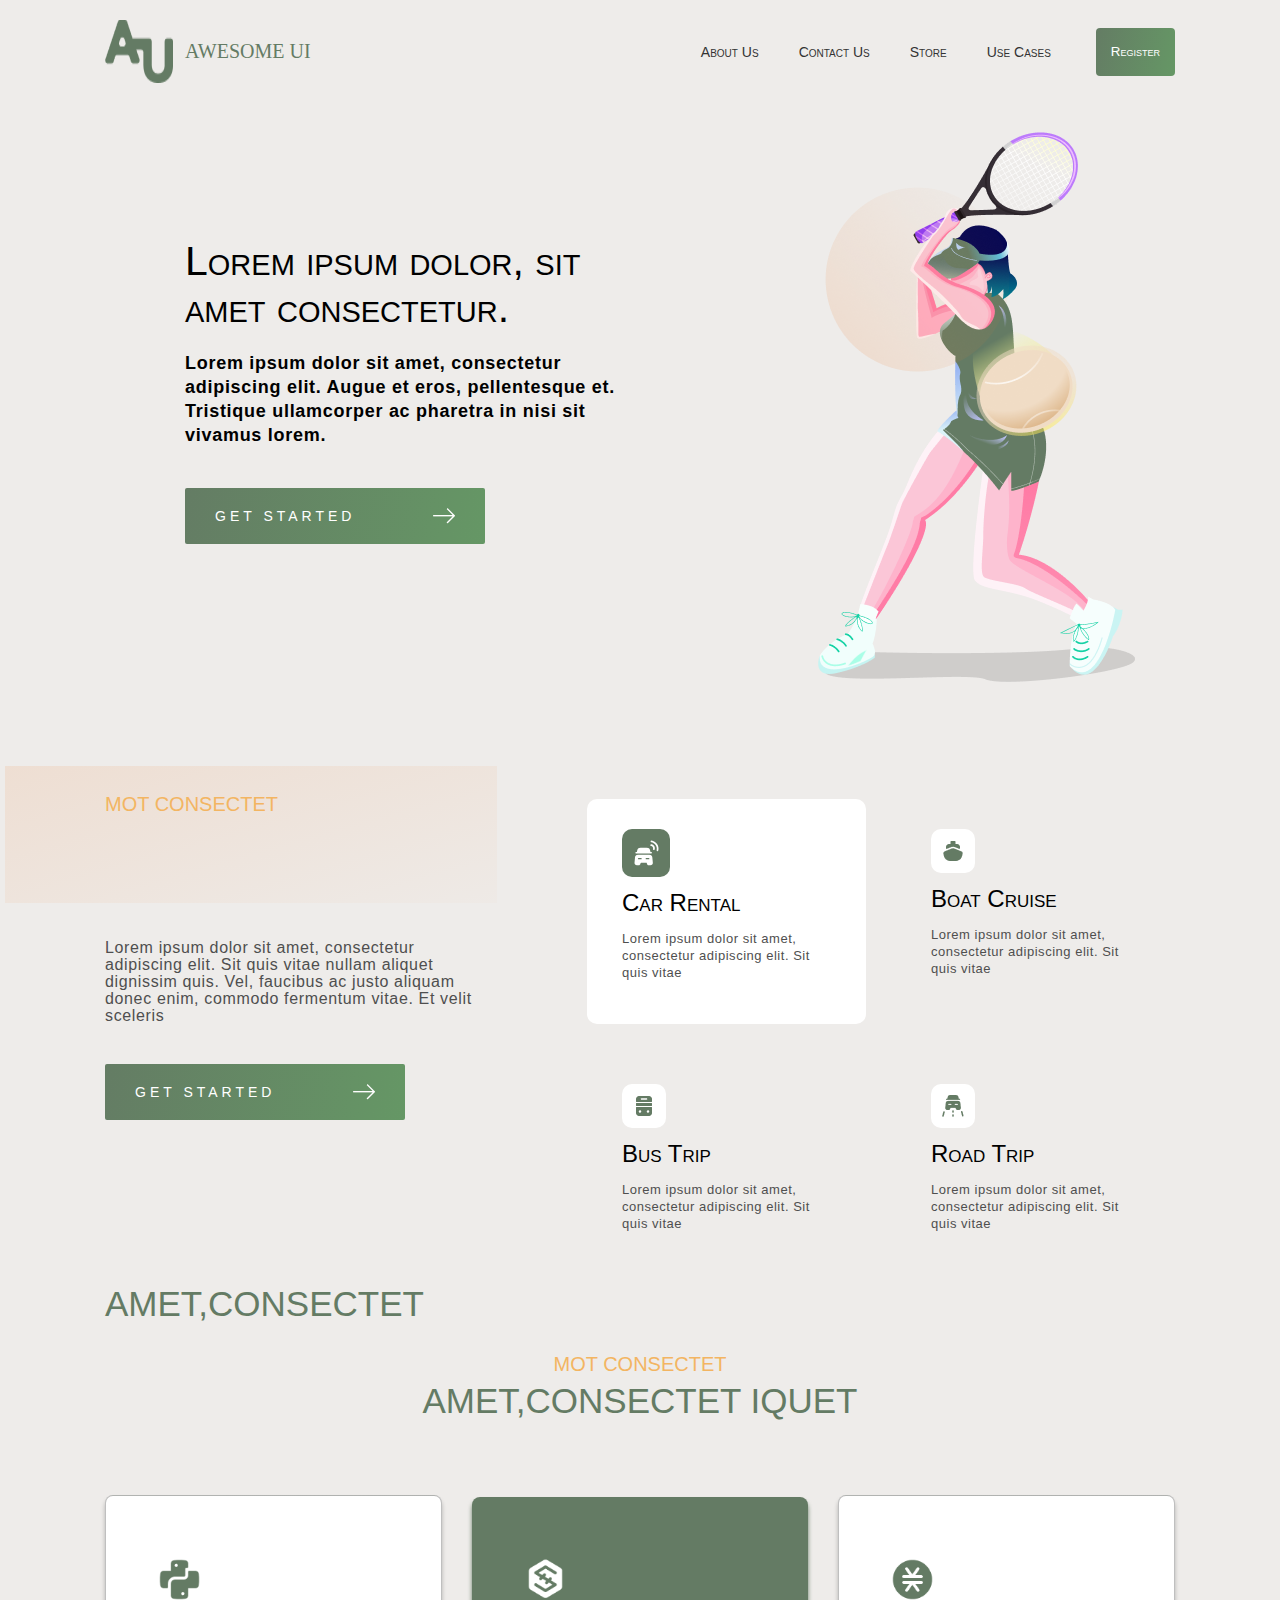
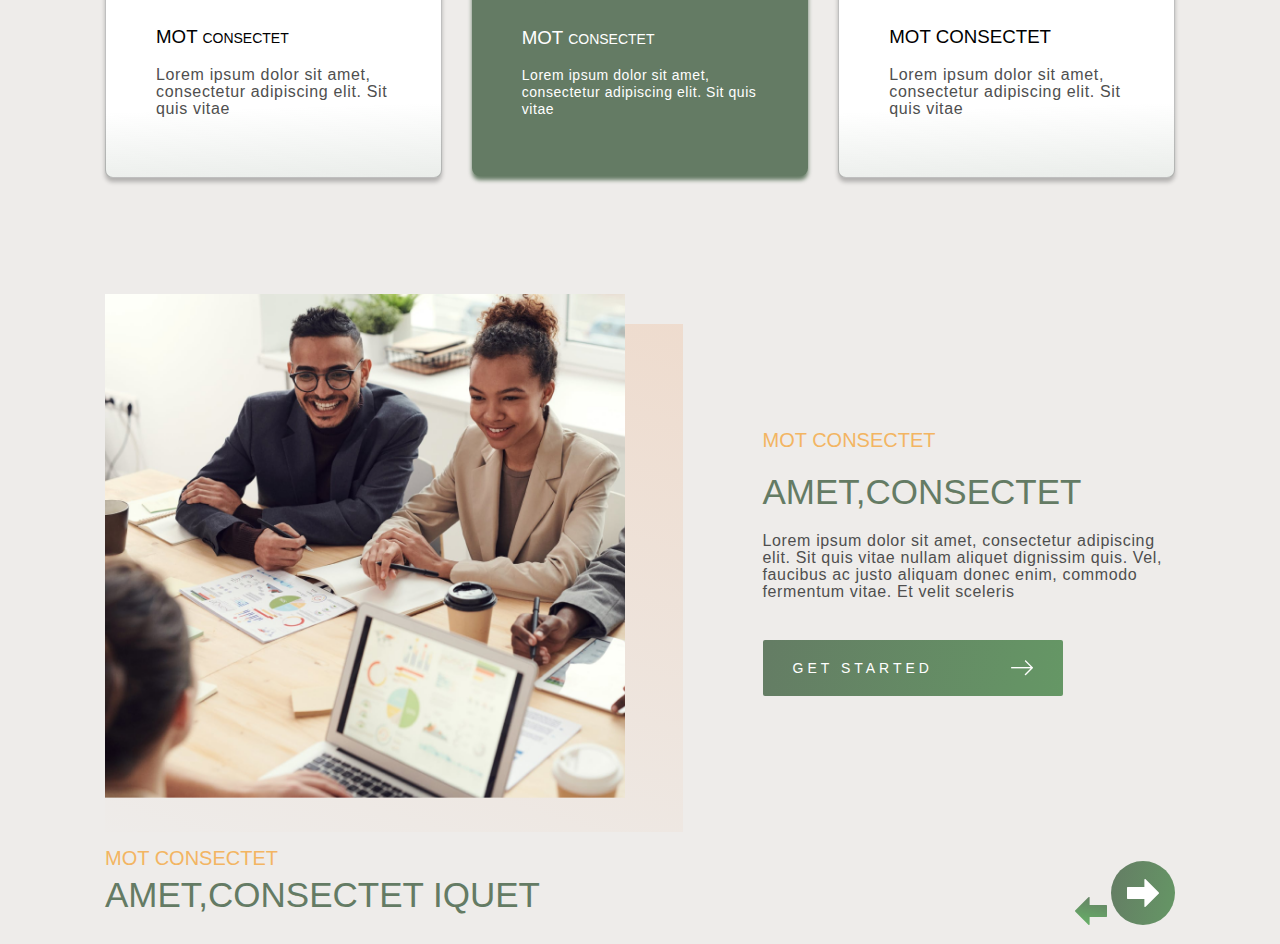
==== index.html @ 1875e19f "index changed" ====
<!DOCTYPE html>
<html lang="en">
  <head>
    <meta charset="UTF-8" />
    <meta http-equiv="X-UA-Compatible" content="IE=edge" />
    <meta name="viewport" content="width=device-width, initial-scale=1.0" />
    <title>Figma</title>
    <link rel="stylesheet" href="frigma.css" />
  </head>
  <body>
    <header class="main-header">
      <div class="header-section">
        <div class="header-left">
          <div class="header-logo">
            <img class="logo" src="figma foto/A U.png" alt="logo" />
            <p class="logo-title">Awesome Ui</p>
          </div>
        </div>
        <div class="header-right">
          <li class="header-categories">
            <ul class="header-category">
              About Us
            </ul>
            <ul class="header-category">
              Contact Us
            </ul>
            <ul class="header-category">
              Store
            </ul>
            <ul class="header-category">
              Use Cases
            </ul>
          </li>
          <button class="header-button">Register</button>
        </div>
      </div>
    </header>

    <main class="main-section">
      <div class="container-1">
        <div class="container-1-info">
          <h1 class="title">Lorem ipsum dolor, sit amet consectetur.</h1>
          <p class="about-title">
            Lorem ipsum dolor sit amet, consectetur adipiscing elit. Augue et
            eros, pellentesque et. Tristique ullamcorper ac pharetra in nisi sit
            vivamus lorem.
          </p>
          <button class="button-1">
            Get Started <img src="/figma foto/Vector.png" />
          </button>
        </div>
        <div class="image-girl">
          <img class="tenis-girl" src="figma foto/Group 2574.png" />
        </div>
      </div>
      <div class="container-2">
        <div class="container-2-main">
          <div class="container-2-info">
            <h2 class="title-2">Mot Consectet</h2>
            <p class="about-title-2">
              Lorem ipsum dolor sit amet, consectetur adipiscing elit. Sit quis
              vitae nullam aliquet dignissim quis. Vel, faucibus ac justo
              aliquam donec enim, commodo fermentum vitae. Et velit sceleris
            </p>
            <button class="button-2">
              Get started <img src="/figma foto/Vector.png" />
            </button>
          </div>
          <div class="container-2-trip">
            <div class="car-trip">
              <img class="trip-icon-car" src="figma foto/smart-car.svg" />
              <h2 class="trip-name">Car Rental</h2>
              <p class="about-trip">
                Lorem ipsum dolor sit amet, consectetur adipiscing elit. Sit
                quis vitae
              </p>
            </div>
            <div class="ship-trip">
              <img class="trip-icon" src="figma foto/ship.png" />
              <h2 class="trip-name">Boat Cruise</h2>
              <p class="about-trip">
                Lorem ipsum dolor sit amet, consectetur adipiscing elit. Sit
                quis vitae
              </p>
            </div>
            <div class="bus-trip">
              <img class="trip-icon" src="figma foto/bus.png" />
              <h2 class="trip-name">Bus Trip</h2>
              <p class="about-trip">
                Lorem ipsum dolor sit amet, consectetur adipiscing elit. Sit
                quis vitae
              </p>
            </div>
            <div class="train-trip">
              <img class="trip-icon" src="figma foto/driving.png" />
              <h2 class="trip-name">Road Trip</h2>
              <p class="about-trip">
                Lorem ipsum dolor sit amet, consectetur adipiscing elit. Sit
                quis vitae
              </p>
            </div>
          </div>
        </div>
        <div class="container-2-bottom-left">
          <h2 class="bottom-2-title">Amet,Consectet</h2>
        </div>
        <div class="container-2-bottom">
          <h3 class="bottom-title">Mot Consectet</h3>
          <h2 class="bottom-2-title">Amet,Consectet Iquet</h2>
        </div>
      </div>
      <div class="container-3">
        <div class="container-3section">
          <img
            class="container-3-icon"
            src="figma foto/python.png"
            alt="icon-python"
          />
          <h3 class="first-word">
            MOT <span class="second-word">Consectet</span>
          </h3>
          <p class="about-3">
            Lorem ipsum dolor sit amet, consectetur adipiscing elit. Sit quis
            vitae
          </p>
        </div>
        <div class="container-3section-middle">
          <img
            class="container-3-icon"
            src="figma foto/iost-(iost).png"
            alt="icon-python"
          />
          <h3 class="first-word">
            MOT <span class="second-word">Consectet</span>
          </h3>
          <p class="about-3-middle">
            Lorem ipsum dolor sit amet, consectetur adipiscing elit. Sit quis
            vitae
          </p>
        </div>
        <div class="container-3section">
          <img
            class="container-3-icon"
            src="figma foto/stacks-(stx).png"
            alt="icon-python"
          />
          <h3 class="title-3">MOT Consectet</h3>
          <p class="about-3">
            Lorem ipsum dolor sit amet, consectetur adipiscing elit. Sit quis
            vitae
          </p>
        </div>
      </div>
      <div class="container-4">
        <div class="image-container-4">
          <div class="left-foto">
            <img
              class="two-human"
              src="figma foto/pexels-photo-3184338 1.png"
            />
          </div>
          <div class="image-background"></div>
        </div>
        <div class="info-container-4">
          <h2 class="title-4">Mot Consectet</h2>
          <div class="title-amet">Amet,Consectet</div>
          <p class="about-4">
            Lorem ipsum dolor sit amet, consectetur adipiscing elit. Sit quis
            vitae nullam aliquet dignissim quis. Vel, faucibus ac justo aliquam
            donec enim, commodo fermentum vitae. Et velit sceleris
          </p>
          <button class="button-2">
            Get started <img src="/figma foto/Vector.png" />
          </button>
        </div>
      </div>
      <div class="container-5">
        <div class="container-5-left">
          <h3 class="bottom-title">Mot Consectet</h3>
          <h2 class="bottom-5-title">Amet,Consectet Iquet</h2>
        </div>
        <div class="container-5-right">
          <img class="vector-left" src="figma foto/Vector (1).png" />
          <img
            class="vector-right"
            src="figma foto/straight-right-arrow 1.png"
          />
        </div>
      </div>
    </main>
  </body>
</html>
---- frigma.css ----
*,
*::before,
*::after {
  box-sizing: border-box;
}
body {
  margin: 0;
  background-color: rgb(238, 236, 234);
}
.main-header,
.main-section {
  background-color: rgb(238, 236, 234);
  max-width: 1270px;
  margin-left: auto;
  margin-right: auto;
  padding-left: 100px;
  padding-right: 100px;
  /* display: flex;
  flex-wrap: wrap;
  gap: 50px; */

  font-family: Arial, Helvetica, sans-serif;
}

.header-section {
  width: 100%;
  margin-left: auto;
  margin-right: auto;

  padding-top: 20px;
  display: flex;
  justify-content: space-between;
  align-items: center;
}

.header-logo {
  display: flex;
}

.header-left {
  display: flex;
}

.header-right {
  display: flex;
  gap: 45px;
}

.header-categories {
  display: flex;
  flex-wrap: wrap;
  justify-content: flex-end;
  list-style-type: none;
  padding-left: 0;
}

.header-category {
  font-size: 14px;
  line-height: 20px;
  font-weight: 500;
  color: #333333;
  font-variant: small-caps;
}

.logo-title {
  color: #647b64;
  font-weight: 500;
  font-size: 20px;
  font-family: "Avenir Next";
  text-transform: uppercase;
  padding-left: 12px;
}

.header-button {
  background: linear-gradient(102.3deg, #647b64 -4.62%, #66ac66 178.22%),
    linear-gradient(102.3deg, #0bb1e3 -4.62%, #0f2976 178.22%), #0e70af;
  border-radius: 4px;
  border: none;
  color: white;
  font-variant: small-caps;

  padding: 10px 15px;
}

.container-1,
.container-2,
.container-3,
.container-4,
.container-5 {
  width: 100%;
  margin-left: auto;
  margin-right: auto;
  padding-top: 15px;
  display: flex;
  align-items: center;
  justify-content: space-between;
}

.container-1 {
  padding-left: 80px;
  padding-right: 40px;
  margin-bottom: 50px;
}

.image-girl {
  display: flex;
}

.tenis-girl {
  width: 100%;
  height: 100%;
}

.container-1-info,
.container-2-info,
.info-container-4 {
  display: flex;
  flex-wrap: wrap;
  flex-direction: column;
  gap: 20px;
  width: 50%;
}

.title {
  font-size: 41px;
  font-variant: small-caps;
  font-weight: 500;
  margin: 0;
}

.about-title {
  font-size: 18px;

  line-height: 132%;
  font-weight: bold;
  letter-spacing: 0.04em;
  margin: 0px;
  font-style: bold;
}

.button-1,
.button-2 {
  background: linear-gradient(102.3deg, #647b64 -4.62%, #66ac66 178.22%);
  border-radius: 2px;
  border: none;
  color: white;
  text-transform: uppercase;
  font-size: 14px;
  letter-spacing: 4px;
  margin-top: 20px;

  padding: 20px 30px;
  width: 300px;
  display: flex;
  justify-content: space-between;
}

.container-2 {
  display: flex;
  flex-direction: column;
}

.container-2-main {
  display: flex;
  justify-content: space-between;
  gap: 90px;
}

.container-2-info {
  width: 40%;
}

.container-2-trip {
  margin-top: 50px;
  width: 60%;
  display: grid;
  grid-template-columns: 1fr 1fr;
  grid-template-rows: 1fr 1fr;
  gap: 30px;
}

.about-trip {
  width: 200px;
  font-size: 13px;
  line-height: 17px;
  color: #4f4f4f;

  letter-spacing: 0.04em;
}
.about-title-2,
.about-3,
.about-4 {
  font-size: 16px;
  line-height: 17px;
  color: #4f4f4f;

  letter-spacing: 0.04em;

  margin: 0;
}
.about-3-middle {
  font-size: 14px;
  line-height: 17px;
  color: white;

  letter-spacing: 0.04em;

  margin: 0;
}

.trip-name {
  font-variant: small-caps;
  font-weight: 500;
  margin-top: 8px;
  margin-bottom: 8px;
}

.trip-icon,
.trip-icon-car {
  background-color: white;
  padding: 10px 10px;
  border-radius: 10px;
}

.trip-icon-car {
  background-color: rgb(100, 123, 100);
}

.car-trip {
  background-color: white;
  padding: 30px 35px;
  border-radius: 10px;
}

.ship-trip,
.bus-trip,
.train-trip {
  background-color: none;
  padding: 30px 35px;
  border-radius: 10px;
}

.title-2 {
  color: #f3b562;
  text-transform: uppercase;
  font-weight: 500;
  font-size: 20px;
  line-height: 17px;

  background: linear-gradient(
    164.26deg,
    rgba(239, 128, 49, 0) -335.51%,
    rgba(239, 128, 49, 0.15) -20.24%,
    rgba(239, 128, 49, 0) 119.45%
  );
  padding: 90px 100px;
  padding-top: 30px;
  margin-left: -100px;
}

.bottom-2-title,
.bottom-5-title {
  color: #647b64;
  font-weight: 500;
  font-size: 35px;
  margin-top: 5px;

  text-transform: uppercase;
  display: flex;
  justify-content: flex-start;
}

.bottom-title,
.title-4 {
  font-weight: 500;
  font-size: 20px;
  color: #f3b562;

  text-transform: uppercase;
  margin: 0;
}
.container-2-bottom-left {
  width: 100%;
  display: flex;
}
.container-2-bottom {
  width: 100%;
  display: flex;
  flex-direction: column;
  align-items: center;
}

.container-3 {
  margin-top: 30px;
  gap: 30px;
}

.container-3section {
  width: 33%;
  background: linear-gradient(
      358.27deg,
      rgba(100, 123, 100, 0.77) -118.86%,
      rgba(100, 123, 100, 0) 25.62%,
      rgba(100, 123, 100, 0) 98.53%
    ),
    #ffffff;
  box-shadow: 0px 4px 4px rgba(0, 0, 0, 0.25);
  border: 1px solid rgba(0, 0, 0, 0.25);

  padding: 60px 50px;
  border-radius: 8px;
}
.container-3section-middle {
  width: 33%;
  background-color: #647b64;
  box-shadow: 0px 4px 4px #647b64;
  border: none;
  padding: 58px 50px;
  border-radius: 8px;
  color: white;
}

.first-word {
  font-weight: 500;
}
.second-word {
  font-weight: 500;
  font-size: 14px;
  text-transform: uppercase;
}

.title-3 {
  text-transform: uppercase;
  font-weight: 500;
}

.container-3-icon {
  width: 20%;
}

.title-amet {
  color: #647b64;
  font-weight: 500;
  font-size: 35px;

  text-transform: uppercase;
}
.image-container-4 {
  width: 70%;
}

.container-4 {
  gap: 80px;
}

.info-container-4 {
  margin-top: 100px;
}

.left-foto {
  margin-top: 131px;
  width: 100%;
  background: linear-gradient(
    197.92deg,
    rgba(239, 128, 49, 0) -227.37%,
    rgba(239, 128, 49, 0.15) 1.58%,
    rgba(239, 128, 49, 0) 103.02%
  );
}
.two-human {
  width: 90%;
  height: 90%;
  margin-top: -30px;
  margin-bottom: 30px;
  object-fit: cover;
}

.vector-right {
  background: linear-gradient(102.3deg, #647b64 -4.62%, #66ac66 178.22%);
  padding: 10px 10px;
  border-radius: 50px;
}
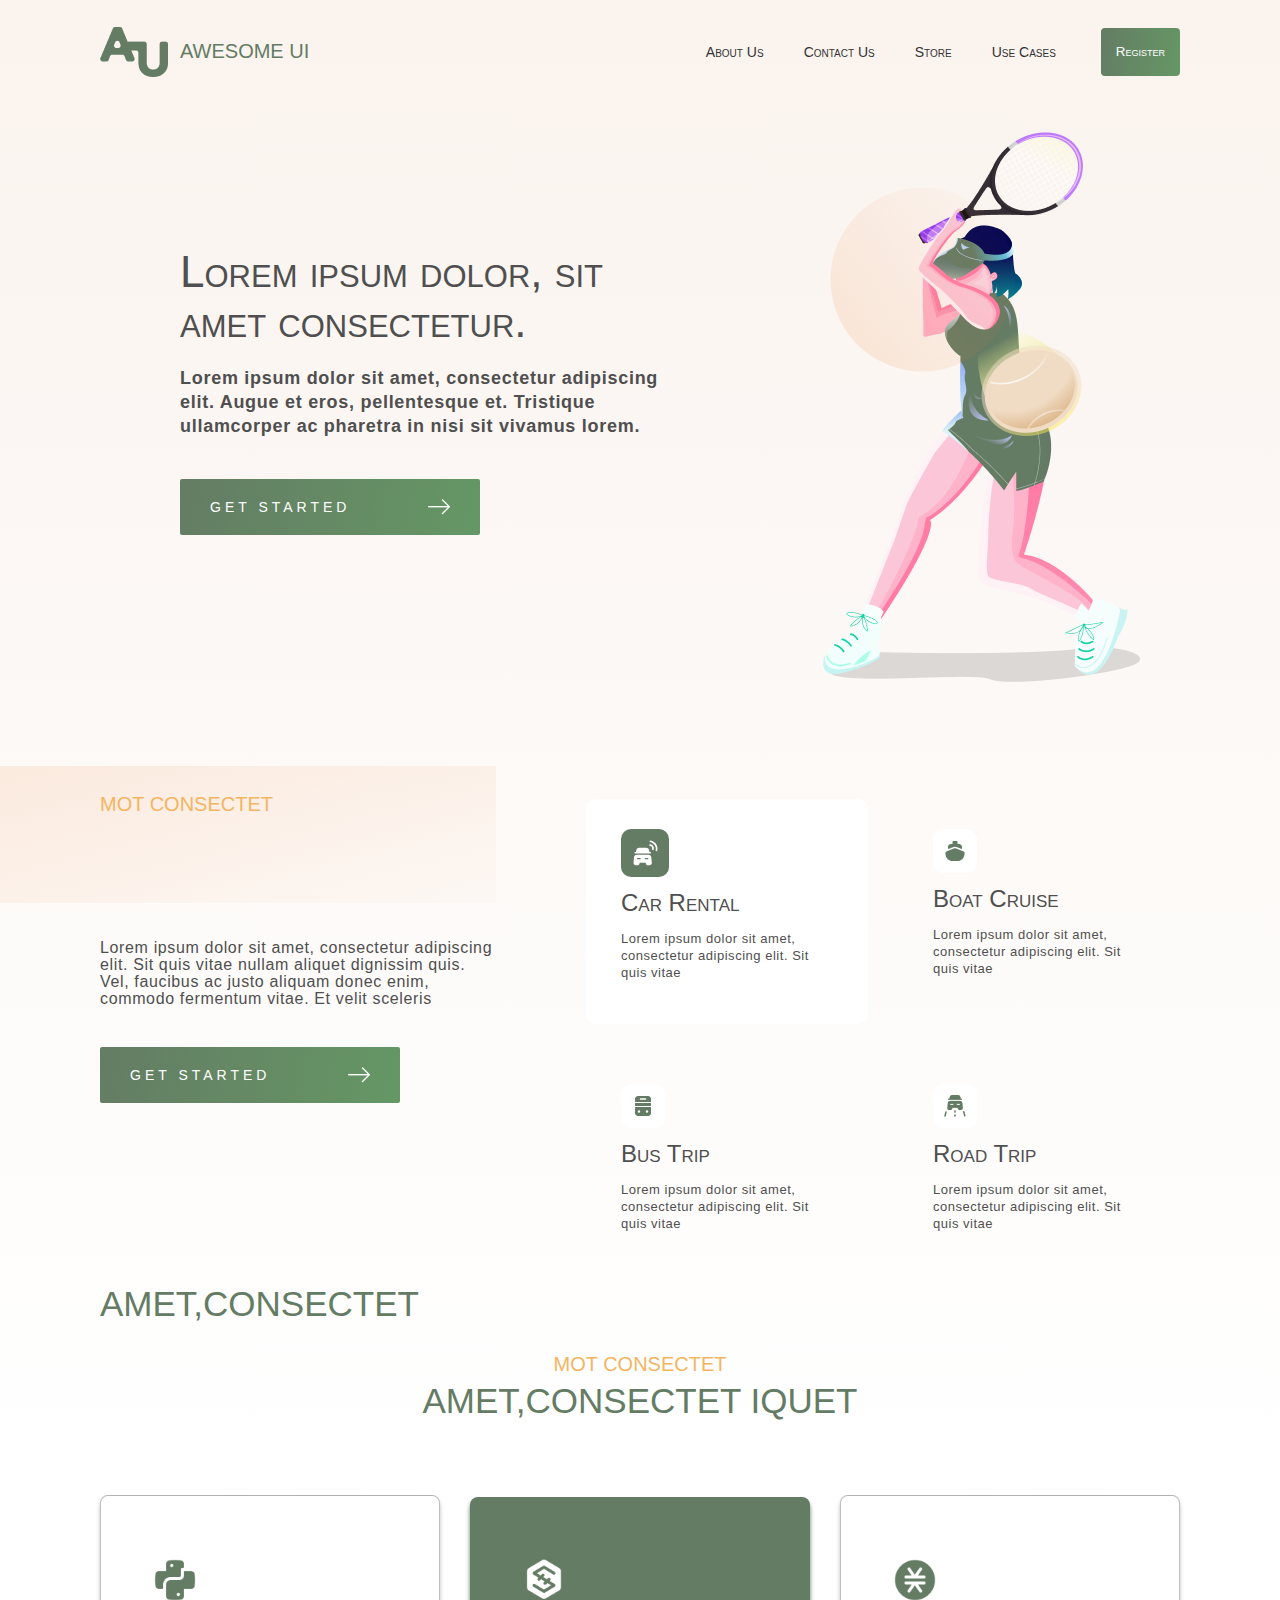
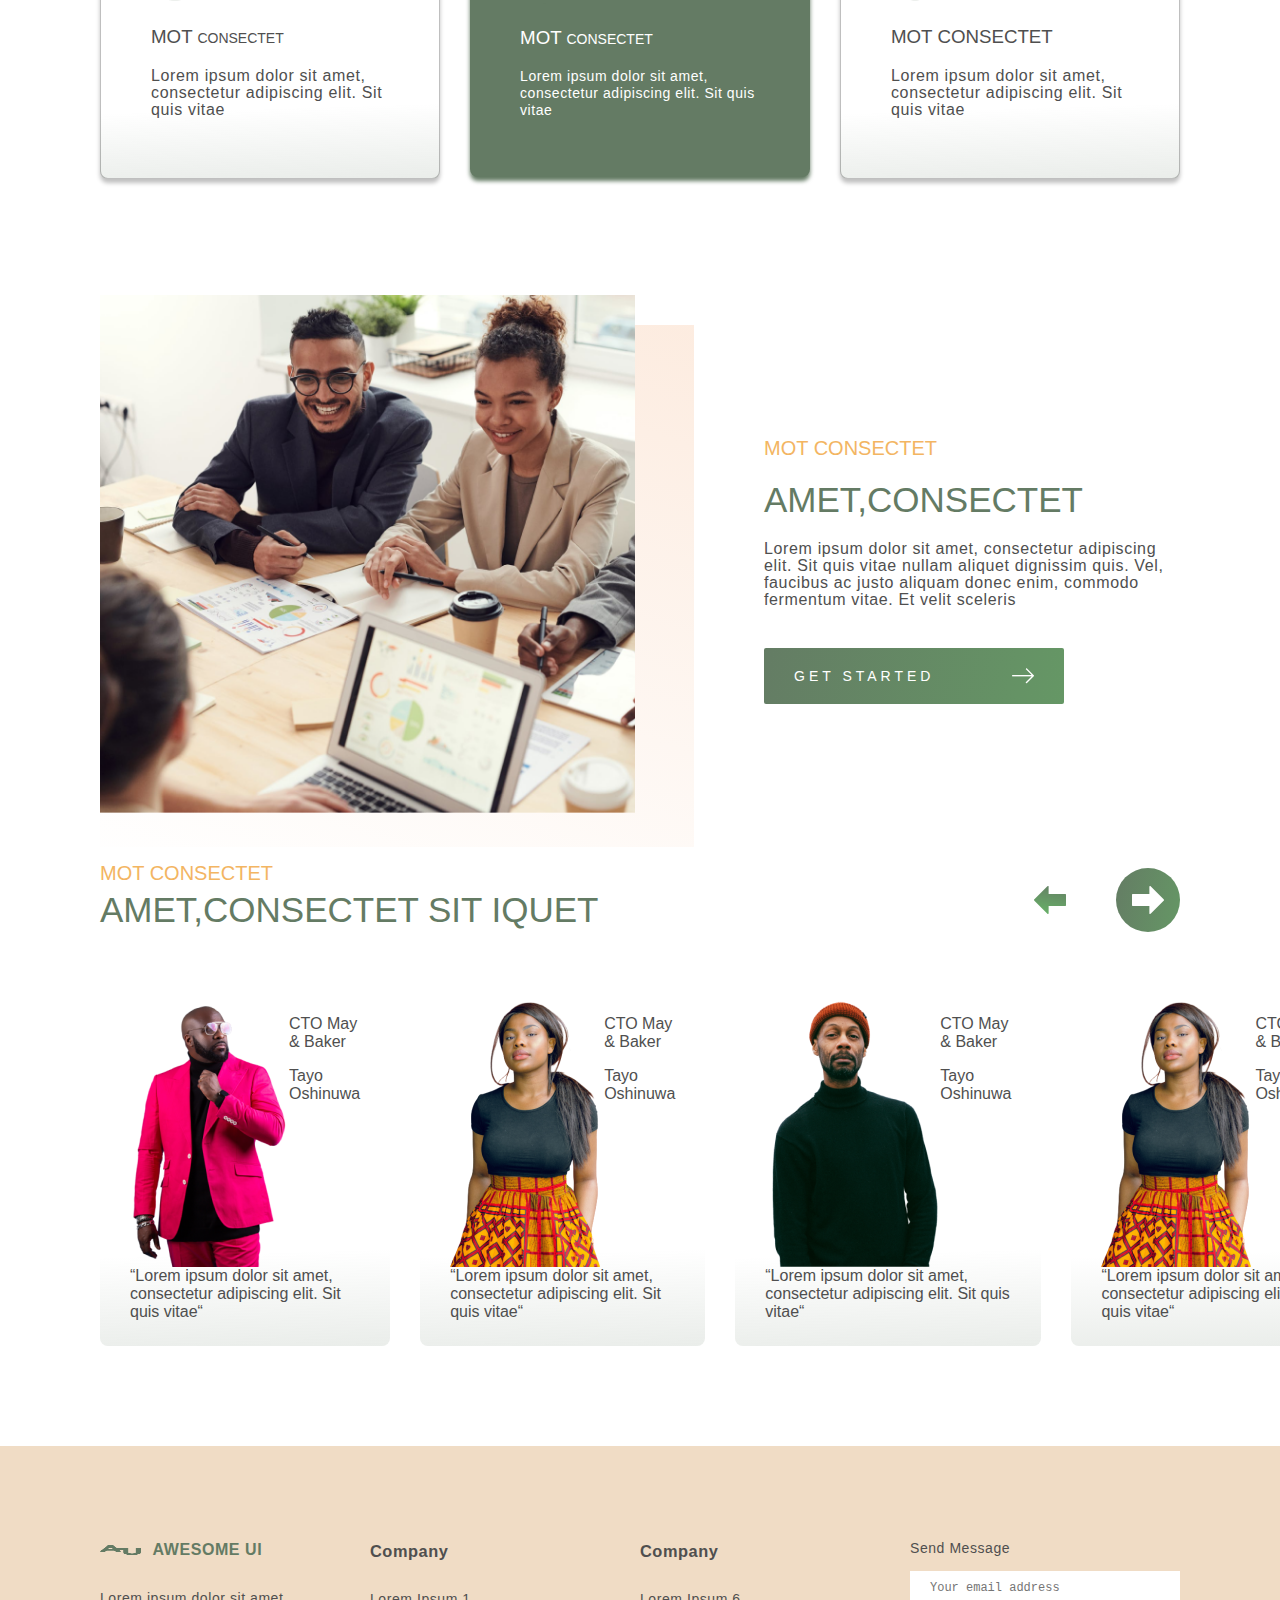
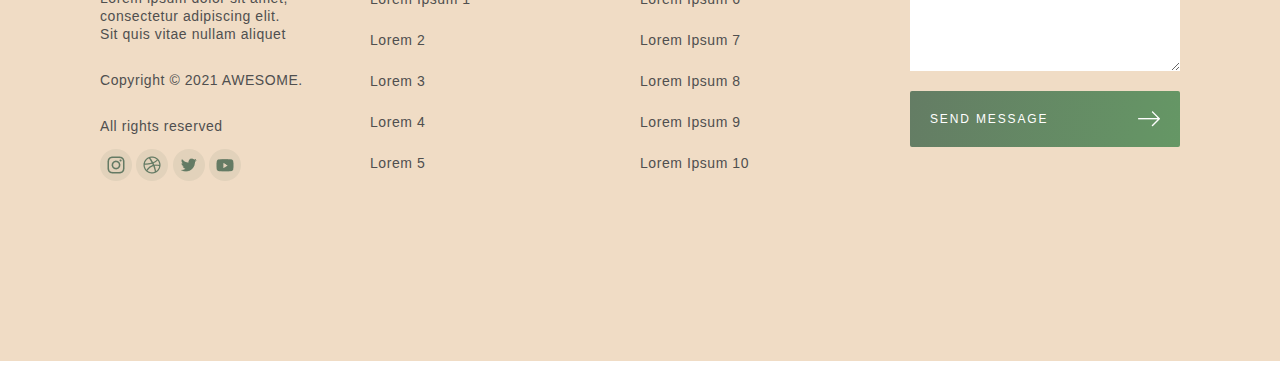
==== commit fd1b46fe: "destop design footer and main" ====
--- a/index.html
+++ b/index.html
@@ -177,7 +177,7 @@
       <div class="container-5">
         <div class="container-5-left">
           <h3 class="bottom-title">Mot Consectet</h3>
-          <h2 class="bottom-5-title">Amet,Consectet Iquet</h2>
+          <h2 class="bottom-5-title">Amet,Consectet Sit Iquet</h2>
         </div>
         <div class="container-5-right">
           <img class="vector-left" src="figma foto/Vector (1).png" />
@@ -188,5 +188,127 @@
         </div>
       </div>
     </main>
+
+    <div class="container-6">
+      <div class="human-container">
+        <div class="personal-info">
+          <img src="figma foto/r.png" />
+          <div>
+            <p class="work">CTO May & Baker</p>
+            <p class="name">Tayo Oshinuwa</p>
+          </div>
+        </div>
+
+        <div class="about-human">
+          “Lorem ipsum dolor sit amet, consectetur adipiscing elit. Sit quis
+          vitae“
+        </div>
+      </div>
+      <div class="human-container">
+        <div class="personal-info">
+          <img
+            src="figma foto/leon-ell-f6HbVnGtNnY-unsplash-removebg-preview 1.png"
+          />
+          <div>
+            <p class="work">CTO May & Baker</p>
+            <p class="name">Tayo Oshinuwa</p>
+          </div>
+        </div>
+
+        <div class="about-human">
+          “Lorem ipsum dolor sit amet, consectetur adipiscing elit. Sit quis
+          vitae“
+        </div>
+      </div>
+      <div class="human-container">
+        <div class="personal-info">
+          <img
+            src="figma foto/philip-martin-D6MmPV6SHqg-unsplash-removebg-preview 1.png"
+          />
+          <div>
+            <p class="work">CTO May & Baker</p>
+            <p class="name">Tayo Oshinuwa</p>
+          </div>
+        </div>
+
+        <div class="about-human">
+          “Lorem ipsum dolor sit amet, consectetur adipiscing elit. Sit quis
+          vitae“
+        </div>
+      </div>
+      <div class="human-container-hidden">
+        <div class="personal-info">
+          <img
+            src="figma foto/leon-ell-f6HbVnGtNnY-unsplash-removebg-preview 1.png"
+          />
+          <div>
+            <p class="work">CTO May & Baker</p>
+            <p class="name">Tayo Oshinuwa</p>
+          </div>
+        </div>
+
+        <div class="about-human">
+          “Lorem ipsum dolor sit amet, consectetur adipiscing elit. Sit quis
+          vitae“
+        </div>
+      </div>
+    </div>
+    <footer class="footer-container">
+      <div class="footer-section">
+        <div class="footer-logo">
+          <img class="logo-1" src="figma foto/A U.png" alt="logo" />
+          <p class="logo-title-footer">Awesome Ui</p>
+        </div>
+        <p class="about-logo-footer">
+          Lorem ipsum dolor sit amet, consectetur adipiscing elit. Sit quis
+          vitae nullam aliquet
+        </p>
+        <p class="copyright">Copyright © 2021 AWESOME.</p>
+        <p>All rights reserved</p>
+        <div class="social-media-section">
+          <img class="ig-logo" src="figma foto/Path.png" />
+          <img class="ig-background" src="figma foto/BG.png" />
+
+          <img src="figma foto/Dribbble.png" />
+          <img src="figma foto/Twitter.png" />
+          <img src="figma foto/Youtube.png" />
+        </div>
+      </div>
+      <div class="footer-section">
+        <h3 class="section-name">Company</h3>
+        <ul class="footer-section-list">
+          <li>Lorem Ipsum 1</li>
+          <li>Lorem 2</li>
+          <li>Lorem 3</li>
+          <li>Lorem 4</li>
+          <li>Lorem 5</li>
+        </ul>
+      </div>
+      <div class="footer-section">
+        <h3 class="section-name">Company</h3>
+        <ul class="footer-section-list">
+          <li>Lorem Ipsum 6</li>
+          <li>Lorem Ipsum 7</li>
+          <li>Lorem Ipsum 8</li>
+          <li>Lorem Ipsum 9</li>
+          <li>Lorem Ipsum 10</li>
+        </ul>
+      </div>
+      <div class="footer-section">
+        <p class="send">Send Message</p>
+        <!-- <input
+          class="footer-box"
+          type="text"
+          placeholder="Your email address"
+        /> -->
+        <textarea
+          class="footer-box"
+          placeholder="Your email address"
+        ></textarea>
+        <button class="button-footer">
+          Send Message <img src="/figma foto/Vector.png" />
+        </button>
+      </div>
+    </footer>
   </body>
 </html>
--- a/frigma.css
+++ b/frigma.css
@@ -5,27 +5,47 @@
 }
 body {
   margin: 0;
-  background-color: rgb(238, 236, 234);
+
+  background: linear-gradient(
+    0deg,
+    rgba(255, 255, 255, 1) 59%,
+    rgba(250, 243, 238, 1) 100%
+  );
 }
 .main-header,
 .main-section {
-  background-color: rgb(238, 236, 234);
-  max-width: 1270px;
+  max-width: 100%;
   margin-left: auto;
   margin-right: auto;
   padding-left: 100px;
   padding-right: 100px;
-  /* display: flex;
-  flex-wrap: wrap;
-  gap: 50px; */
 
   font-family: Arial, Helvetica, sans-serif;
-}
-
-.header-section {
-  width: 100%;
+  color: #4f4f4f;
+}
+.container-6,
+.footer-container {
+  max-width: 100%;
   margin-left: auto;
   margin-right: auto;
+  padding-left: 100px;
+  font-family: Arial, Helvetica, sans-serif;
+  color: #4f4f4f;
+}
+.footer-container {
+  padding-right: 100px;
+  font-family: Arial, Helvetica, sans-serif;
+  color: #4f4f4f;
+  font-size: 14px;
+  line-height: 18px;
+
+  letter-spacing: 0.04em;
+}
+
+.header-section {
+  width: 100%;
+  margin-left: auto;
+  margin-right: auto;
 
   padding-top: 20px;
   display: flex;
@@ -33,8 +53,10 @@
   align-items: center;
 }
 
-.header-logo {
-  display: flex;
+.header-logo,
+.footer-logo {
+  display: flex;
+  align-items: center;
 }
 
 .header-left {
@@ -62,13 +84,19 @@
   font-variant: small-caps;
 }
 
+.logo-title,
+.logo-title-footer {
+  color: #647b64;
+  font-weight: 500;
+  text-transform: uppercase;
+  padding-left: 12px;
+}
 .logo-title {
-  color: #647b64;
-  font-weight: 500;
   font-size: 20px;
-  font-family: "Avenir Next";
-  text-transform: uppercase;
-  padding-left: 12px;
+}
+.logo-title-footer {
+  font-size: 16px;
+  font-weight: bold;
 }
 
 .header-button {
@@ -86,7 +114,9 @@
 .container-2,
 .container-3,
 .container-4,
-.container-5 {
+.container-5,
+.container-6,
+.footer-container {
   width: 100%;
   margin-left: auto;
   margin-right: auto;
@@ -104,25 +134,22 @@
 
 .image-girl {
   display: flex;
-}
-
-.tenis-girl {
-  width: 100%;
-  height: 100%;
+  width: 100%;
+  justify-content: flex-end;
 }
 
 .container-1-info,
 .container-2-info,
 .info-container-4 {
+  width: 100%;
   display: flex;
   flex-wrap: wrap;
   flex-direction: column;
   gap: 20px;
-  width: 50%;
 }
 
 .title {
-  font-size: 41px;
+  font-size: 44px;
   font-variant: small-caps;
   font-weight: 500;
   margin: 0;
@@ -346,15 +373,13 @@
   text-transform: uppercase;
 }
 .image-container-4 {
-  width: 70%;
-}
-
-.container-4 {
-  gap: 80px;
+  width: 55%;
 }
 
 .info-container-4 {
+  width: 45%;
   margin-top: 100px;
+  padding-left: 70px;
 }
 
 .left-foto {
@@ -380,3 +405,110 @@
   padding: 10px 10px;
   border-radius: 50px;
 }
+
+.vector-left {
+  height: 30%;
+  padding-right: 50px;
+  justify-content: center;
+}
+
+.container-5-right {
+  display: flex;
+  flex-wrap: wrap;
+  align-items: center;
+  padding-bottom: 20px;
+}
+
+.container-6 {
+  column-gap: 30px;
+  overflow: hidden;
+  padding-bottom: 100px;
+}
+
+.human-container,
+.human-container-hidden {
+  width: 35%;
+  background: linear-gradient(
+      358.27deg,
+      rgba(100, 123, 100, 0.77) -118.86%,
+      rgba(100, 123, 100, 0) 25.62%,
+      rgba(100, 123, 100, 0) 98.53%
+    ),
+    #ffffff;
+
+  border-radius: 8px;
+  padding: 25px 30px;
+}
+.footer-container {
+  background-color: #f0dcc5;
+  margin-bottom: 5px;
+  margin-right: 5px;
+}
+
+.personal-info {
+  display: flex;
+}
+.footer-section {
+  width: 25%;
+  height: 500px;
+  padding-top: 6%;
+  padding-bottom: 6%;
+  display: flex;
+  flex-direction: column;
+  flex-wrap: wrap;
+  align-content: space-between;
+}
+
+.logo-1 {
+  width: 20%;
+  height: 20%;
+}
+
+.ig-background {
+  position: relative;
+}
+
+.ig-logo {
+  position: absolute;
+  margin-left: 7px;
+  margin-top: 7px;
+}
+
+.footer-section-list {
+  display: flex;
+  flex-direction: column;
+  justify-content: flex-start;
+  list-style-type: none;
+  padding-left: 0;
+  gap: 23px;
+}
+
+.about-logo-footer {
+  width: 70%;
+}
+
+.footer-box {
+  width: 100%;
+  height: 100px;
+  border: none;
+  font-size: 12px;
+  color: black;
+  padding: 10px 20px;
+}
+
+.button-footer {
+  background: linear-gradient(102.3deg, #647b64 -4.62%, #66ac66 178.22%);
+  border-radius: 2px;
+  border: none;
+  color: white;
+  text-transform: uppercase;
+  font-size: 12px;
+  line-height: 16px;
+  letter-spacing: 0.155em;
+  margin-top: 20px;
+
+  padding: 20px 20px;
+
+  display: flex;
+  justify-content: space-between;
+}
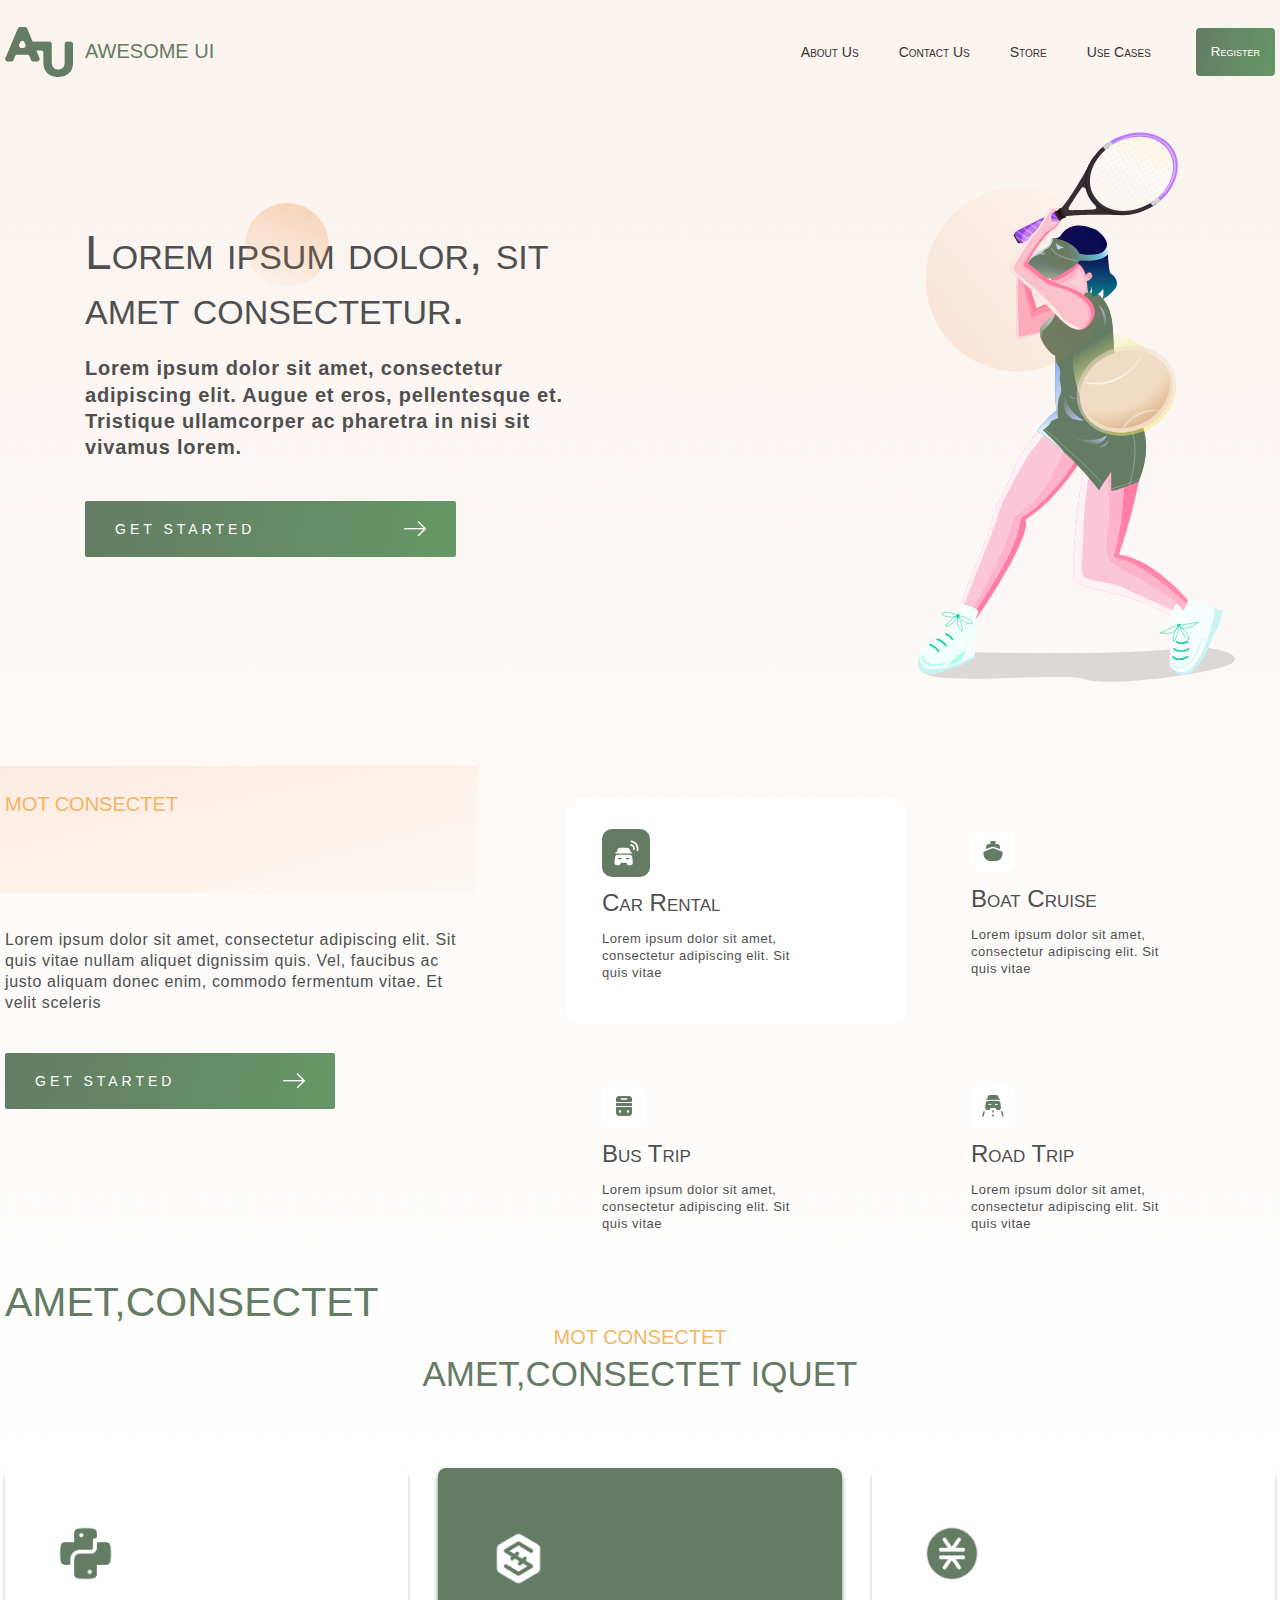
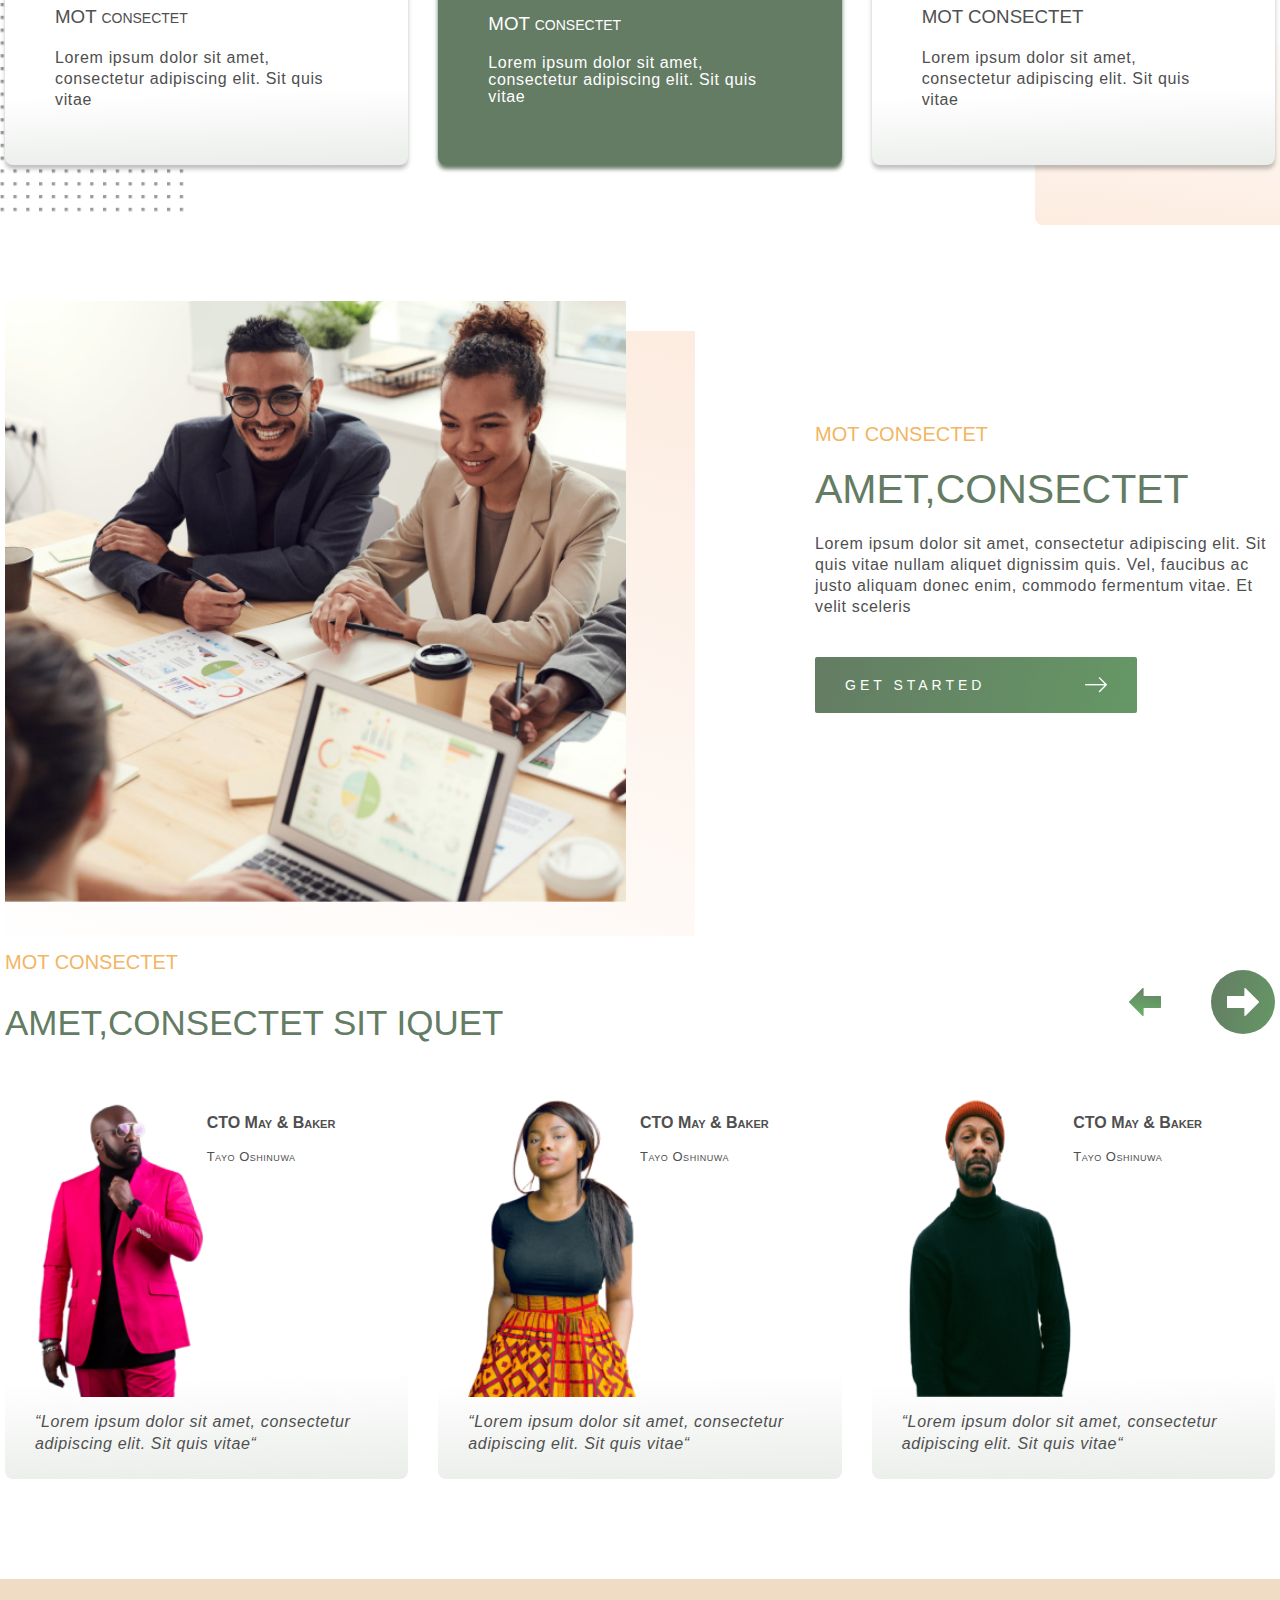
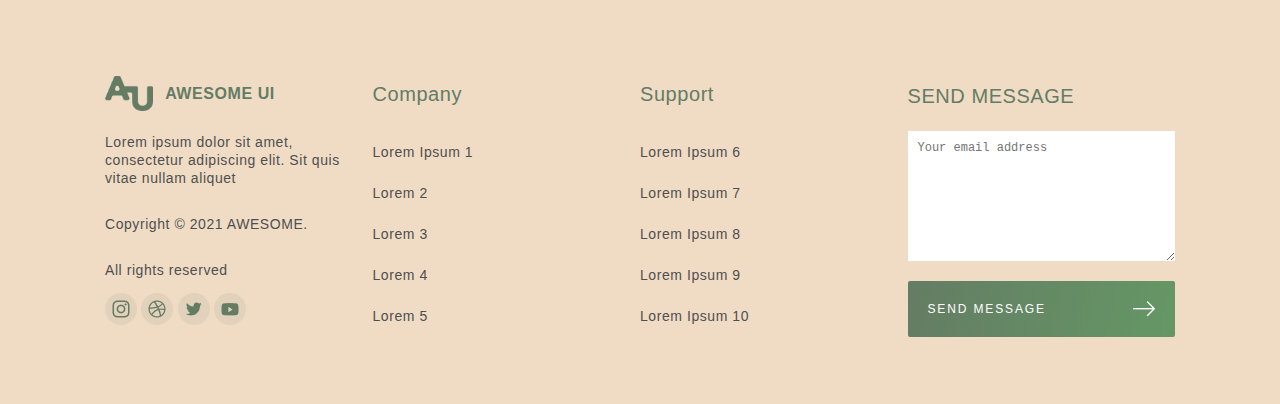
==== commit 61973b50: "checkpoint" ====
--- a/index.html
+++ b/index.html
@@ -8,307 +8,320 @@
     <link rel="stylesheet" href="frigma.css" />
   </head>
   <body>
-    <header class="main-header">
-      <div class="header-section">
-        <div class="header-left">
-          <div class="header-logo">
-            <img class="logo" src="figma foto/A U.png" alt="logo" />
-            <p class="logo-title">Awesome Ui</p>
-          </div>
-        </div>
-        <div class="header-right">
-          <li class="header-categories">
-            <ul class="header-category">
-              About Us
+    <div class="all-container">
+      <header class="main-header">
+        <div class="header-section">
+          <div class="header-left">
+            <div class="header-logo">
+              <img class="logo" src="figma foto/A U.png" alt="logo" />
+              <p class="logo-title">Awesome Ui</p>
+            </div>
+          </div>
+          <div class="header-right">
+            <li class="header-categories">
+              <ul class="header-category">
+                About Us
+              </ul>
+              <ul class="header-category">
+                Contact Us
+              </ul>
+              <ul class="header-category">
+                Store
+              </ul>
+              <ul class="header-category">
+                Use Cases
+              </ul>
+            </li>
+            <button class="header-button">Register</button>
+          </div>
+        </div>
+      </header>
+
+      <main class="main-section">
+        <div class="container-1">
+          <img class="container-image-2" src="/figma foto/Ellipse 119.svg" />
+          <div class="container-1-main">
+            <div class="container-1-info">
+              <img
+                class="container-image-1"
+                src="/figma foto/Ellipse 116.svg"
+              />
+              <h1 class="title">Lorem ipsum dolor, sit amet consectetur.</h1>
+              <p class="about-title">
+                Lorem ipsum dolor sit amet, consectetur adipiscing elit. Augue
+                et eros, pellentesque et. Tristique ullamcorper ac pharetra in
+                nisi sit vivamus lorem.
+              </p>
+              <button class="button-1">
+                Get Started <img src="figma foto/Vector.png" />
+              </button>
+            </div>
+            <div class="image-girl">
+              <img class="tenis-girl" src="figma foto/Group 2574.svg" />
+            </div>
+          </div>
+        </div>
+        <div class="container-2">
+          <div class="container-2-main">
+            <div class="container-2-info">
+              <h2 class="title-2">Mot Consectet</h2>
+              <p class="about-title-2">
+                Lorem ipsum dolor sit amet, consectetur adipiscing elit. Sit
+                quis vitae nullam aliquet dignissim quis. Vel, faucibus ac justo
+                aliquam donec enim, commodo fermentum vitae. Et velit sceleris
+              </p>
+              <button class="button-2">
+                Get started <img src="figma foto/Vector.png" />
+              </button>
+            </div>
+            <div class="container-2-trip">
+              <div class="car-trip">
+                <img class="trip-icon-car" src="figma foto/smart-car.svg" />
+                <h2 class="trip-name">Car Rental</h2>
+                <p class="about-trip">
+                  Lorem ipsum dolor sit amet, consectetur adipiscing elit. Sit
+                  quis vitae
+                </p>
+              </div>
+              <div class="ship-trip">
+                <img class="trip-icon" src="figma foto/ship.png" />
+                <h2 class="trip-name">Boat Cruise</h2>
+                <p class="about-trip">
+                  Lorem ipsum dolor sit amet, consectetur adipiscing elit. Sit
+                  quis vitae
+                </p>
+              </div>
+              <div class="bus-trip">
+                <img class="trip-icon" src="figma foto/bus.png" />
+                <h2 class="trip-name">Bus Trip</h2>
+                <p class="about-trip">
+                  Lorem ipsum dolor sit amet, consectetur adipiscing elit. Sit
+                  quis vitae
+                </p>
+              </div>
+              <div class="train-trip">
+                <img class="trip-icon" src="figma foto/driving.png" />
+                <h2 class="trip-name">Road Trip</h2>
+                <p class="about-trip">
+                  Lorem ipsum dolor sit amet, consectetur adipiscing elit. Sit
+                  quis vitae
+                </p>
+              </div>
+            </div>
+          </div>
+          <div class="container-2-bottom-left"></div>
+          <div class="container-2-bottom">
+            <div class="bottom-left">
+              <div class="title-amet">Amet,Consectet</div>
+            </div>
+            <h3 class="bottom-title">Mot Consectet</h3>
+            <h2 class="bottom-2-title">Amet,Consectet Iquet</h2>
+          </div>
+        </div>
+        <div class="container-3">
+          <img class="container-3-image" src="figma foto/Dots 8px.1.svg" />
+          <img
+            class="container-3-background"
+            src="figma foto/Rectangle 497 (1).svg"
+          />
+
+          <div class="container-3section">
+            <img
+              class="container-3-icon"
+              src="figma foto/python.png"
+              alt="icon-python"
+            />
+            <h3 class="first-word">
+              MOT <span class="second-word">Consectet</span>
+            </h3>
+            <p class="about-3">
+              Lorem ipsum dolor sit amet, consectetur adipiscing elit. Sit quis
+              vitae
+            </p>
+          </div>
+
+          <div class="container-3section-middle">
+            <img
+              class="container-3-icon"
+              src="figma foto/iost-(iost).png"
+              alt="icon-python"
+            />
+            <h3 class="first-word">
+              MOT <span class="second-word">Consectet</span>
+            </h3>
+            <p class="about-3-middle">
+              Lorem ipsum dolor sit amet, consectetur adipiscing elit. Sit quis
+              vitae
+            </p>
+          </div>
+          <div class="container-3section">
+            <img
+              class="container-3-icon"
+              src="figma foto/stacks-(stx).png"
+              alt="icon-python"
+            />
+            <h3 class="title-3">MOT Consectet</h3>
+            <p class="about-3">
+              Lorem ipsum dolor sit amet, consectetur adipiscing elit. Sit quis
+              vitae
+            </p>
+          </div>
+        </div>
+        <div class="container-4">
+          <div class="container-4-main">
+            <div class="image-container-4">
+              <div class="left-foto">
+                <img
+                  class="two-human"
+                  src="figma foto/pexels-photo-3184338 1.png"
+                />
+              </div>
+              <div class="image-background"></div>
+            </div>
+            <div class="info-container-4">
+              <h2 class="title-4">Mot Consectet</h2>
+              <div class="title-amet">Amet,Consectet</div>
+              <p class="about-4">
+                Lorem ipsum dolor sit amet, consectetur adipiscing elit. Sit
+                quis vitae nullam aliquet dignissim quis. Vel, faucibus ac justo
+                aliquam donec enim, commodo fermentum vitae. Et velit sceleris
+              </p>
+              <button class="button-2">
+                Get started <img src="/figma foto/Vector.png" />
+              </button>
+            </div>
+          </div>
+        </div>
+        <div class="container-5">
+          <div class="container-5-left">
+            <h3 class="bottom-title">Mot Consectet</h3>
+            <h2 class="bottom-5-title">Amet,Consectet Sit Iquet</h2>
+          </div>
+          <div class="container-5-right">
+            <img class="vector-left" src="figma foto/Vector (1).png" />
+            <img
+              class="vector-right"
+              src="figma foto/straight-right-arrow 1.png"
+            />
+          </div>
+        </div>
+        <div class="container-6">
+          <div class="human-container">
+            <div class="personal-info">
+              <div class="human-image">
+                <img class="human" src="figma foto/r.png" />
+              </div>
+              <div class="about-work">
+                <p class="work">CTO May & Baker</p>
+                <p class="name">Tayo Oshinuwa</p>
+              </div>
+            </div>
+
+            <div class="about-human">
+              “Lorem ipsum dolor sit amet, consectetur adipiscing elit. Sit quis
+              vitae“
+            </div>
+          </div>
+          <div class="human-container">
+            <div class="personal-info">
+              <div class="human-image">
+                <img
+                  class="human"
+                  src="figma foto/leon-ell-f6HbVnGtNnY-unsplash-removebg-preview 1.png"
+                />
+              </div>
+              <div class="about-work">
+                <p class="work">CTO May & Baker</p>
+                <p class="name">Tayo Oshinuwa</p>
+              </div>
+            </div>
+
+            <div class="about-human">
+              “Lorem ipsum dolor sit amet, consectetur adipiscing elit. Sit quis
+              vitae“
+            </div>
+          </div>
+          <div class="human-container">
+            <div class="personal-info">
+              <div class="human-image">
+                <img
+                  class="human"
+                  src="figma foto/philip-martin-D6MmPV6SHqg-unsplash-removebg-preview 1.png"
+                />
+              </div>
+              <div class="about-work">
+                <p class="work">CTO May & Baker</p>
+                <p class="name">Tayo Oshinuwa</p>
+              </div>
+            </div>
+
+            <div class="about-human">
+              “Lorem ipsum dolor sit amet, consectetur adipiscing elit. Sit quis
+              vitae“
+            </div>
+          </div>
+        </div>
+      </main>
+
+      <footer class="footer">
+        <div class="footer-container">
+          <div class="footer-section">
+            <div class="footer-logo">
+              <img class="logo-1" src="figma foto/A U.png" alt="logo" />
+              <p class="logo-title-footer">Awesome Ui</p>
+            </div>
+            <p class="about-logo-footer">
+              Lorem ipsum dolor sit amet, consectetur adipiscing elit. Sit quis
+              vitae nullam aliquet
+            </p>
+            <p class="copyright">Copyright © 2021 AWESOME.</p>
+            <p>All rights reserved</p>
+            <div class="social-media-section">
+              <img class="ig-logo" src="figma foto/Path.png" />
+              <img class="ig-background" src="figma foto/BG.png" />
+
+              <img src="figma foto/Dribbble.png" />
+              <img src="figma foto/Twitter.png" />
+              <img src="figma foto/Youtube.png" />
+            </div>
+          </div>
+          <div class="footer-section">
+            <h3 class="section-name">Company</h3>
+            <ul class="footer-section-list">
+              <li>Lorem Ipsum 1</li>
+              <li>Lorem 2</li>
+              <li>Lorem 3</li>
+              <li>Lorem 4</li>
+              <li>Lorem 5</li>
             </ul>
-            <ul class="header-category">
-              Contact Us
+          </div>
+          <div class="footer-section">
+            <h3 class="section-name">Support</h3>
+            <ul class="footer-section-list">
+              <li>Lorem Ipsum 6</li>
+              <li>Lorem Ipsum 7</li>
+              <li>Lorem Ipsum 8</li>
+              <li>Lorem Ipsum 9</li>
+              <li>Lorem Ipsum 10</li>
             </ul>
-            <ul class="header-category">
-              Store
-            </ul>
-            <ul class="header-category">
-              Use Cases
-            </ul>
-          </li>
-          <button class="header-button">Register</button>
-        </div>
-      </div>
-    </header>
-
-    <main class="main-section">
-      <div class="container-1">
-        <div class="container-1-info">
-          <h1 class="title">Lorem ipsum dolor, sit amet consectetur.</h1>
-          <p class="about-title">
-            Lorem ipsum dolor sit amet, consectetur adipiscing elit. Augue et
-            eros, pellentesque et. Tristique ullamcorper ac pharetra in nisi sit
-            vivamus lorem.
-          </p>
-          <button class="button-1">
-            Get Started <img src="/figma foto/Vector.png" />
-          </button>
-        </div>
-        <div class="image-girl">
-          <img class="tenis-girl" src="figma foto/Group 2574.png" />
-        </div>
-      </div>
-      <div class="container-2">
-        <div class="container-2-main">
-          <div class="container-2-info">
-            <h2 class="title-2">Mot Consectet</h2>
-            <p class="about-title-2">
-              Lorem ipsum dolor sit amet, consectetur adipiscing elit. Sit quis
-              vitae nullam aliquet dignissim quis. Vel, faucibus ac justo
-              aliquam donec enim, commodo fermentum vitae. Et velit sceleris
-            </p>
-            <button class="button-2">
-              Get started <img src="/figma foto/Vector.png" />
-            </button>
-          </div>
-          <div class="container-2-trip">
-            <div class="car-trip">
-              <img class="trip-icon-car" src="figma foto/smart-car.svg" />
-              <h2 class="trip-name">Car Rental</h2>
-              <p class="about-trip">
-                Lorem ipsum dolor sit amet, consectetur adipiscing elit. Sit
-                quis vitae
-              </p>
-            </div>
-            <div class="ship-trip">
-              <img class="trip-icon" src="figma foto/ship.png" />
-              <h2 class="trip-name">Boat Cruise</h2>
-              <p class="about-trip">
-                Lorem ipsum dolor sit amet, consectetur adipiscing elit. Sit
-                quis vitae
-              </p>
-            </div>
-            <div class="bus-trip">
-              <img class="trip-icon" src="figma foto/bus.png" />
-              <h2 class="trip-name">Bus Trip</h2>
-              <p class="about-trip">
-                Lorem ipsum dolor sit amet, consectetur adipiscing elit. Sit
-                quis vitae
-              </p>
-            </div>
-            <div class="train-trip">
-              <img class="trip-icon" src="figma foto/driving.png" />
-              <h2 class="trip-name">Road Trip</h2>
-              <p class="about-trip">
-                Lorem ipsum dolor sit amet, consectetur adipiscing elit. Sit
-                quis vitae
-              </p>
-            </div>
-          </div>
-        </div>
-        <div class="container-2-bottom-left">
-          <h2 class="bottom-2-title">Amet,Consectet</h2>
-        </div>
-        <div class="container-2-bottom">
-          <h3 class="bottom-title">Mot Consectet</h3>
-          <h2 class="bottom-2-title">Amet,Consectet Iquet</h2>
-        </div>
-      </div>
-      <div class="container-3">
-        <div class="container-3section">
-          <img
-            class="container-3-icon"
-            src="figma foto/python.png"
-            alt="icon-python"
-          />
-          <h3 class="first-word">
-            MOT <span class="second-word">Consectet</span>
-          </h3>
-          <p class="about-3">
-            Lorem ipsum dolor sit amet, consectetur adipiscing elit. Sit quis
-            vitae
-          </p>
-        </div>
-        <div class="container-3section-middle">
-          <img
-            class="container-3-icon"
-            src="figma foto/iost-(iost).png"
-            alt="icon-python"
-          />
-          <h3 class="first-word">
-            MOT <span class="second-word">Consectet</span>
-          </h3>
-          <p class="about-3-middle">
-            Lorem ipsum dolor sit amet, consectetur adipiscing elit. Sit quis
-            vitae
-          </p>
-        </div>
-        <div class="container-3section">
-          <img
-            class="container-3-icon"
-            src="figma foto/stacks-(stx).png"
-            alt="icon-python"
-          />
-          <h3 class="title-3">MOT Consectet</h3>
-          <p class="about-3">
-            Lorem ipsum dolor sit amet, consectetur adipiscing elit. Sit quis
-            vitae
-          </p>
-        </div>
-      </div>
-      <div class="container-4">
-        <div class="image-container-4">
-          <div class="left-foto">
-            <img
-              class="two-human"
-              src="figma foto/pexels-photo-3184338 1.png"
-            />
-          </div>
-          <div class="image-background"></div>
-        </div>
-        <div class="info-container-4">
-          <h2 class="title-4">Mot Consectet</h2>
-          <div class="title-amet">Amet,Consectet</div>
-          <p class="about-4">
-            Lorem ipsum dolor sit amet, consectetur adipiscing elit. Sit quis
-            vitae nullam aliquet dignissim quis. Vel, faucibus ac justo aliquam
-            donec enim, commodo fermentum vitae. Et velit sceleris
-          </p>
-          <button class="button-2">
-            Get started <img src="/figma foto/Vector.png" />
-          </button>
-        </div>
-      </div>
-      <div class="container-5">
-        <div class="container-5-left">
-          <h3 class="bottom-title">Mot Consectet</h3>
-          <h2 class="bottom-5-title">Amet,Consectet Sit Iquet</h2>
-        </div>
-        <div class="container-5-right">
-          <img class="vector-left" src="figma foto/Vector (1).png" />
-          <img
-            class="vector-right"
-            src="figma foto/straight-right-arrow 1.png"
-          />
-        </div>
-      </div>
-    </main>
-
-    <div class="container-6">
-      <div class="human-container">
-        <div class="personal-info">
-          <img src="figma foto/r.png" />
-          <div>
-            <p class="work">CTO May & Baker</p>
-            <p class="name">Tayo Oshinuwa</p>
-          </div>
-        </div>
-
-        <div class="about-human">
-          “Lorem ipsum dolor sit amet, consectetur adipiscing elit. Sit quis
-          vitae“
-        </div>
-      </div>
-      <div class="human-container">
-        <div class="personal-info">
-          <img
-            src="figma foto/leon-ell-f6HbVnGtNnY-unsplash-removebg-preview 1.png"
-          />
-          <div>
-            <p class="work">CTO May & Baker</p>
-            <p class="name">Tayo Oshinuwa</p>
-          </div>
-        </div>
-
-        <div class="about-human">
-          “Lorem ipsum dolor sit amet, consectetur adipiscing elit. Sit quis
-          vitae“
-        </div>
-      </div>
-      <div class="human-container">
-        <div class="personal-info">
-          <img
-            src="figma foto/philip-martin-D6MmPV6SHqg-unsplash-removebg-preview 1.png"
-          />
-          <div>
-            <p class="work">CTO May & Baker</p>
-            <p class="name">Tayo Oshinuwa</p>
-          </div>
-        </div>
-
-        <div class="about-human">
-          “Lorem ipsum dolor sit amet, consectetur adipiscing elit. Sit quis
-          vitae“
-        </div>
-      </div>
-      <div class="human-container-hidden">
-        <div class="personal-info">
-          <img
-            src="figma foto/leon-ell-f6HbVnGtNnY-unsplash-removebg-preview 1.png"
-          />
-          <div>
-            <p class="work">CTO May & Baker</p>
-            <p class="name">Tayo Oshinuwa</p>
-          </div>
-        </div>
-
-        <div class="about-human">
-          “Lorem ipsum dolor sit amet, consectetur adipiscing elit. Sit quis
-          vitae“
-        </div>
-      </div>
-    </div>
-    <footer class="footer-container">
-      <div class="footer-section">
-        <div class="footer-logo">
-          <img class="logo-1" src="figma foto/A U.png" alt="logo" />
-          <p class="logo-title-footer">Awesome Ui</p>
-        </div>
-        <p class="about-logo-footer">
-          Lorem ipsum dolor sit amet, consectetur adipiscing elit. Sit quis
-          vitae nullam aliquet
-        </p>
-        <p class="copyright">Copyright © 2021 AWESOME.</p>
-        <p>All rights reserved</p>
-        <div class="social-media-section">
-          <img class="ig-logo" src="figma foto/Path.png" />
-          <img class="ig-background" src="figma foto/BG.png" />
-
-          <img src="figma foto/Dribbble.png" />
-          <img src="figma foto/Twitter.png" />
-          <img src="figma foto/Youtube.png" />
-        </div>
-      </div>
-      <div class="footer-section">
-        <h3 class="section-name">Company</h3>
-        <ul class="footer-section-list">
-          <li>Lorem Ipsum 1</li>
-          <li>Lorem 2</li>
-          <li>Lorem 3</li>
-          <li>Lorem 4</li>
-          <li>Lorem 5</li>
-        </ul>
-      </div>
-      <div class="footer-section">
-        <h3 class="section-name">Company</h3>
-        <ul class="footer-section-list">
-          <li>Lorem Ipsum 6</li>
-          <li>Lorem Ipsum 7</li>
-          <li>Lorem Ipsum 8</li>
-          <li>Lorem Ipsum 9</li>
-          <li>Lorem Ipsum 10</li>
-        </ul>
-      </div>
-      <div class="footer-section">
-        <p class="send">Send Message</p>
-        <!-- <input
+          </div>
+          <div class="footer-section">
+            <p class="send">Send Message</p>
+            <!-- <input
           class="footer-box"
           type="text"
           placeholder="Your email address"
         /> -->
-        <textarea
-          class="footer-box"
-          placeholder="Your email address"
-        ></textarea>
-        <button class="button-footer">
-          Send Message <img src="/figma foto/Vector.png" />
-        </button>
-      </div>
-    </footer>
+            <textarea
+              class="footer-box"
+              placeholder="Your email address"
+            ></textarea>
+            <button class="button-footer">
+              Send Message <img src="figma foto/Vector.png" />
+            </button>
+          </div>
+        </div>
+      </footer>
+    </div>
   </body>
 </html>
--- a/frigma.css
+++ b/frigma.css
@@ -12,20 +12,18 @@
     rgba(250, 243, 238, 1) 100%
   );
 }
+
 .main-header,
 .main-section {
-  max-width: 100%;
+  max-width: 1270px;
   margin-left: auto;
   margin-right: auto;
-  padding-left: 100px;
-  padding-right: 100px;
 
   font-family: Arial, Helvetica, sans-serif;
   color: #4f4f4f;
 }
-.container-6,
 .footer-container {
-  max-width: 100%;
+  max-width: 1270px;
   margin-left: auto;
   margin-right: auto;
   padding-left: 100px;
@@ -109,23 +107,42 @@
 
   padding: 10px 15px;
 }
+.container-image-1 {
+  position: absolute;
+  top: 120px;
+  left: 240px;
+}
+.container-image-2 {
+  position: absolute;
+  bottom: 50px;
+  left: -100px;
+}
+/* .all-container {
+  width: 1270px;
+  margin-left: auto;
+  margin-right: auto;
+} */
 
 .container-1,
 .container-2,
 .container-3,
 .container-4,
 .container-5,
-.container-6,
 .footer-container {
   width: 100%;
-  margin-left: auto;
-  margin-right: auto;
+
   padding-top: 15px;
   display: flex;
   align-items: center;
   justify-content: space-between;
-}
-
+  position: relative;
+}
+
+.container-6 {
+  display: flex;
+  align-items: center;
+  justify-content: space-between;
+}
 .container-1 {
   padding-left: 80px;
   padding-right: 40px;
@@ -149,14 +166,14 @@
 }
 
 .title {
-  font-size: 44px;
+  font-size: 48px;
   font-variant: small-caps;
   font-weight: 500;
   margin: 0;
 }
 
 .about-title {
-  font-size: 18px;
+  font-size: 20px;
 
   line-height: 132%;
   font-weight: bold;
@@ -177,7 +194,7 @@
   margin-top: 20px;
 
   padding: 20px 30px;
-  width: 300px;
+  width: 70%;
   display: flex;
   justify-content: space-between;
 }
@@ -187,10 +204,37 @@
   flex-direction: column;
 }
 
-.container-2-main {
+.container-2-main,
+.container-1-main {
   display: flex;
   justify-content: space-between;
   gap: 90px;
+}
+.container-3-main {
+  display: flex;
+  gap: 30px;
+}
+.container-3-background {
+  position: absolute;
+  z-index: -1;
+  top: 190px;
+  right: -100px;
+}
+.container-3-image {
+  position: absolute;
+  z-index: -1;
+  top: 150px;
+  left: -30px;
+}
+
+.container-4-main {
+  display: flex;
+  align-items: center;
+  margin-top: 20px;
+  gap: 120px;
+}
+.container-1-main {
+  align-items: center;
 }
 
 .container-2-info {
@@ -218,7 +262,7 @@
 .about-3,
 .about-4 {
   font-size: 16px;
-  line-height: 17px;
+  line-height: 21px;
   color: #4f4f4f;
 
   letter-spacing: 0.04em;
@@ -226,7 +270,7 @@
   margin: 0;
 }
 .about-3-middle {
-  font-size: 14px;
+  font-size: 16px;
   line-height: 17px;
   color: white;
 
@@ -266,13 +310,24 @@
   padding: 30px 35px;
   border-radius: 10px;
 }
+.bottom-left {
+  display: flex;
+  width: 100%;
+  flex-direction: row;
+  align-content: flex-start;
+  justify-content: flex-start;
+  align-items: flex-start;
+}
 
 .title-2 {
+  display: flex;
+  flex-direction: column;
   color: #f3b562;
   text-transform: uppercase;
   font-weight: 500;
   font-size: 20px;
   line-height: 17px;
+  padding: 80px;
 
   background: linear-gradient(
     164.26deg,
@@ -280,21 +335,24 @@
     rgba(239, 128, 49, 0.15) -20.24%,
     rgba(239, 128, 49, 0) 119.45%
   );
-  padding: 90px 100px;
+  padding-left: 100px;
   padding-top: 30px;
   margin-left: -100px;
 }
 
 .bottom-2-title,
-.bottom-5-title {
+.bottom-5-title,
+.title-name {
   color: #647b64;
   font-weight: 500;
   font-size: 35px;
+
+  text-transform: uppercase;
+  display: flex;
+  justify-content: flex-start;
+}
+.bottom-2-title {
   margin-top: 5px;
-
-  text-transform: uppercase;
-  display: flex;
-  justify-content: flex-start;
 }
 
 .bottom-title,
@@ -332,9 +390,8 @@
     ),
     #ffffff;
   box-shadow: 0px 4px 4px rgba(0, 0, 0, 0.25);
-  border: 1px solid rgba(0, 0, 0, 0.25);
-
-  padding: 60px 50px;
+
+  padding: 55px 50px;
   border-radius: 8px;
 }
 .container-3section-middle {
@@ -342,7 +399,7 @@
   background-color: #647b64;
   box-shadow: 0px 4px 4px #647b64;
   border: none;
-  padding: 58px 50px;
+  padding: 60px 50px;
   border-radius: 8px;
   color: white;
 }
@@ -368,18 +425,16 @@
 .title-amet {
   color: #647b64;
   font-weight: 500;
-  font-size: 35px;
+  font-size: 41px;
 
   text-transform: uppercase;
 }
 .image-container-4 {
-  width: 55%;
+  width: 60%;
 }
 
 .info-container-4 {
-  width: 45%;
-  margin-top: 100px;
-  padding-left: 70px;
+  width: 40%;
 }
 
 .left-foto {
@@ -427,7 +482,9 @@
 
 .human-container,
 .human-container-hidden {
-  width: 35%;
+  display: flex;
+  flex-direction: column;
+
   background: linear-gradient(
       358.27deg,
       rgba(100, 123, 100, 0.77) -118.86%,
@@ -439,29 +496,67 @@
   border-radius: 8px;
   padding: 25px 30px;
 }
-.footer-container {
+
+.human-image {
+  width: 50%;
+}
+
+.about-work {
+  width: 50%;
+}
+
+.work {
+  font-size: 16px;
+  line-height: 19px;
+  font-weight: 550;
+
+  font-variant: small-caps;
+}
+.name {
+  font-weight: 400;
+  font-size: 13px;
+  line-height: 132%;
+
+  letter-spacing: 0.04em;
+  font-variant: small-caps;
+}
+
+.about-human {
+  font-style: italic;
+  font-weight: 400;
+  font-size: 16px;
+  line-height: 132%;
+
+  letter-spacing: 0.04em;
+
+  padding-top: 10px;
+}
+.human {
+  width: 100%;
+  height: 300px;
+}
+.footer {
   background-color: #f0dcc5;
-  margin-bottom: 5px;
-  margin-right: 5px;
 }
 
 .personal-info {
+  width: 100%;
   display: flex;
 }
 .footer-section {
   width: 25%;
-  height: 500px;
+  height: 410px;
   padding-top: 6%;
   padding-bottom: 6%;
   display: flex;
   flex-direction: column;
   flex-wrap: wrap;
   align-content: space-between;
+  justify-content: center;
 }
 
 .logo-1 {
   width: 20%;
-  height: 20%;
 }
 
 .ig-background {
@@ -484,16 +579,16 @@
 }
 
 .about-logo-footer {
-  width: 70%;
+  width: 90%;
 }
 
 .footer-box {
   width: 100%;
-  height: 100px;
+  height: 130px;
   border: none;
   font-size: 12px;
   color: black;
-  padding: 10px 20px;
+  padding: 10px 10px;
 }
 
 .button-footer {
@@ -512,3 +607,26 @@
   display: flex;
   justify-content: space-between;
 }
+
+.section-name,
+.send {
+  color: #647b64;
+  line-height: 30px;
+  font-size: 20px;
+  font-weight: 500;
+}
+
+.send {
+  text-transform: uppercase;
+}
+.header-hamburger {
+  display: none;
+}
+
+/* @media (max-width: 375px) {
+  .main-header,
+  .main-section,
+  .footer-container {
+    max-width: 375px;
+  }
+} */
